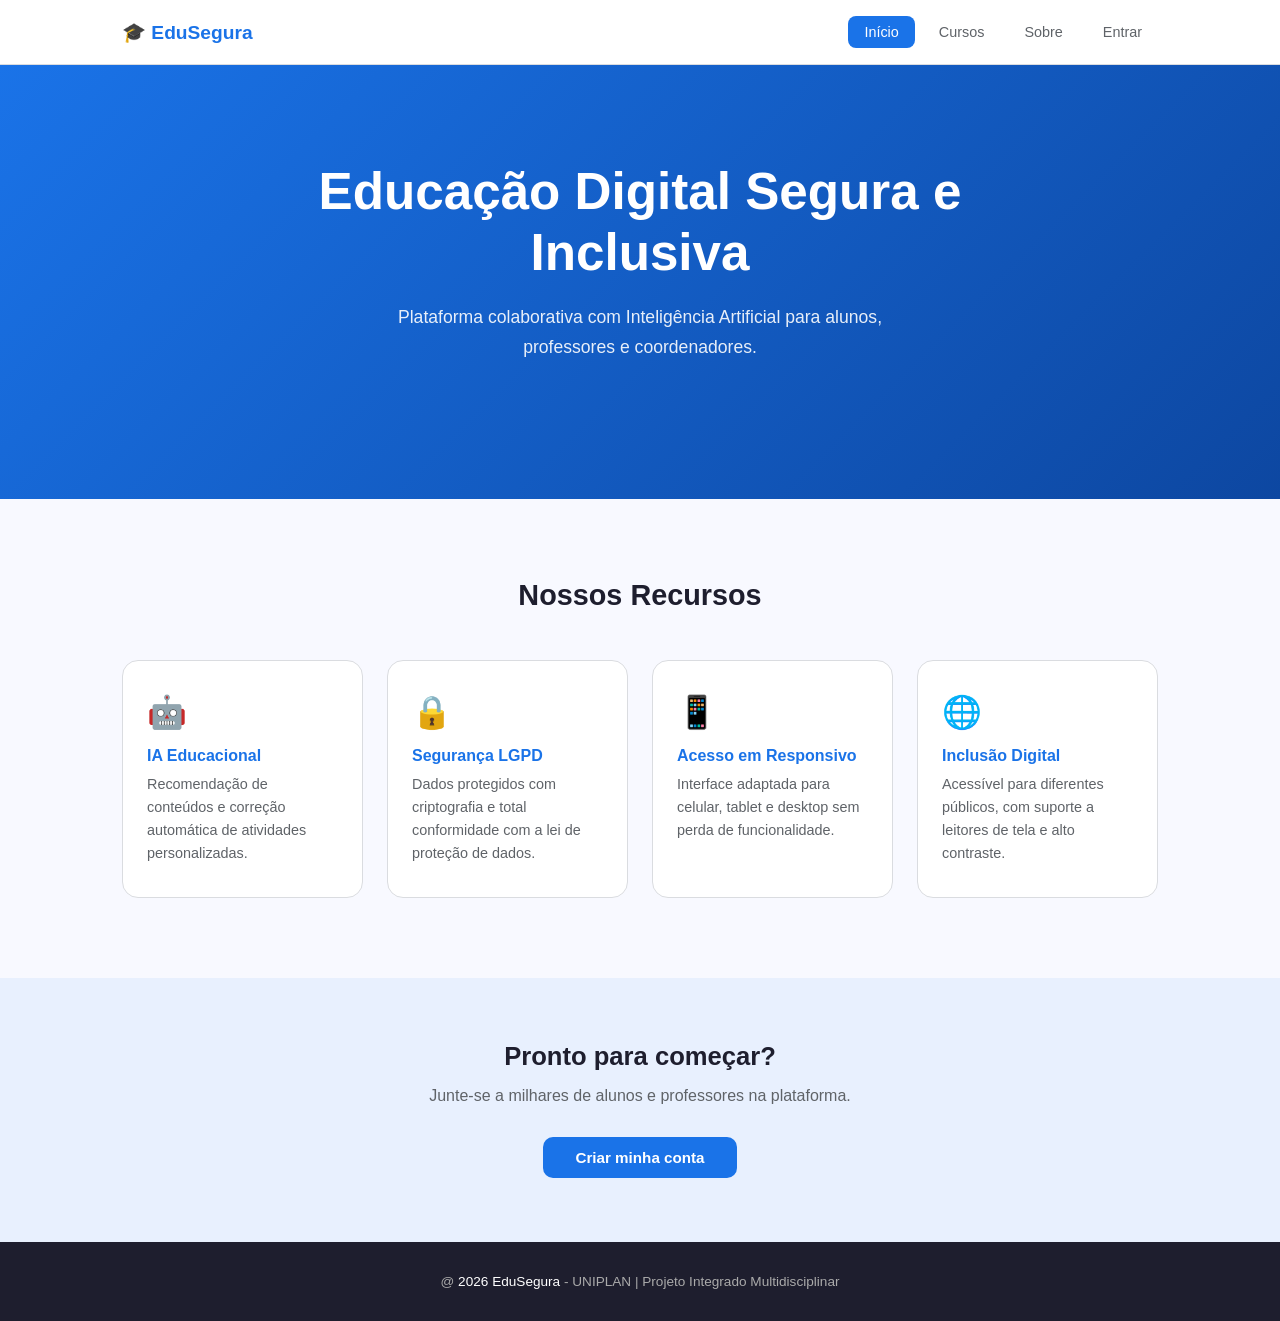
==== index.html @ 351afd99 "first commit" ====
<!DOCTYPE html>
<html lang="pt-br">
<head>
    <meta charset="UTF-8">
    <meta name="viewport" content="width=device-width, initial-scale=1.0">
    <link rel="stylesheet" href="css/index.css">
    <link rel="stylesheet" href="css/main.css">
    <title>EduSegura - Plataforma de Educação Digital</title>
</head>
<body>
    <header>
        <nav>
            <div class="logo">🎓 EduSegura</div>

            <ul>
                <li>
                    <a href="index.html" class="ativo">Início</a>
                </li>

                <li>
                    <a href="pages/cursos.html">Cursos</a>
                </li>

                <li>
                    <a href="pages/sobre.html">Sobre</a>
                </li>

                <li>
                    <a href="pages/login.html">Entrar</a>
                </li>
            </ul>
        </nav>
    </header>

    <main>
        <section class="hero">
            <h1>Educação Digital Segura e Inclusiva</h1>

            <p>Plataforma colaborativa com Inteligência Artificial para alunos, professores e coordenadores.</p>

        </section>

        <section class="recursos">
            <h2>Nossos Recursos</h2>

            <div class="grid-cards">
                <div class="card">
                    <div class="icon" aria-hidden="true">🤖</div>

                    <h3>IA Educacional</h3>
                    <p>Recomendação de conteúdos e correção automática de atividades personalizadas.</p>
                </div>

                <div class="card">
                    <div class="icon" aria-hidden="true">🔒</div>

                    <h3>Segurança LGPD</h3>
                    <p>Dados protegidos com criptografia e total conformidade com a lei de proteção de dados.</p>
                </div>

                <div class="card">
                    <div class="icon" aria-hidden="true">📱</div>

                    <h3>Acesso em Responsivo</h3>
                    <p>Interface adaptada para celular, tablet e desktop sem perda de funcionalidade.</p>
                </div>

                <div class="card">
                    <div class="icon">🌐</div>

                    <h3>Inclusão Digital</h3>
                    <p>Acessível para diferentes públicos, com suporte a leitores de tela e alto contraste.</p>
                </div>

            </div>
        </section>

        <section class="cta">
            <h2>Pronto para começar?</h2>

            <p>Junte-se a milhares de alunos e professores na plataforma.</p>
            <a href="/pages/cadastro.html" class="btn btn-primary">Criar minha conta</a>
        </section>
    </main>

    <footer>
        <p>
            @ <span id="ano"></span>
            <span>EduSegura</span>
            - UNIPLAN | Projeto Integrado Multidisciplinar
        </p>
    </footer>

    <script>
        document.getElementById('ano').textContent = new Date().getFullYear();
    </script>
</body>
</html>
---- css/index.css ----
footer {
    text-align: center;
}

@import url('https://fonts.googleapis.com/css2?family=Sora:wght@400;600;700&family=Inter:wght@400;500&display=swap');

*,
*::before,
*::after {
    margin: 0;
    padding: 0;
    box-sizing: border-box;
}

:root {
    --azul: #1a73e8;
    --azul-esc: #0d47a1;
    --azul-clr: #e8f0fe;
    --texto: #1e1e2e;
    --muted: #5f6368;
    --borda: #dadce0;
    --branco: #ffffff;
    --fundo: #f8f9ff;
}

body {
    font-family: 'Inter', sans-serif;
    color: var(--texto);
    background: var(--fundo);
    min-height: 100vh;
}

/* ── NAV ── */
header {
    background: var(--branco);
    border-bottom: 1px solid var(--borda);
    position: sticky;
    top: 0;
    z-index: 100;
}

nav {
    max-width: 1100px;
    margin: 0 auto;
    padding: 0 2rem;
    height: 64px;
    display: flex;
    align-items: center;
    justify-content: space-between;
}

.logo {
    font-family: 'Sora', sans-serif;
    font-weight: 700;
    font-size: 1.2rem;
    color: var(--azul);
    text-decoration: none;
    display: flex;
    align-items: center;
    gap: 0.5rem;
}

nav ul {
    list-style: none;
    display: flex;
    align-items: center;
    gap: 0.5rem;
}

nav ul li a {
    text-decoration: none;
    color: var(--muted);
    font-size: 0.9rem;
    font-weight: 500;
    padding: 0.5rem 1rem;
    border-radius: 8px;
    transition: background 0.2s, color 0.2s;
}

nav ul li a:hover {
    background: var(--azul-clr);
    color: var(--azul);
}

nav ul li a.ativo {
    background: var(--azul);
    color: var(--branco);
}

/* ── FOOTER ── */
footer {
    background: var(--texto);
    color: #aaa;
    text-align: center;
    padding: 2rem;
    font-size: 0.85rem;
    margin-top: auto;
}

footer span {
    color: var(--branco);
}

/* ── BOTÕES ── */
.btn {
    display: inline-block;
    padding: 0.75rem 2rem;
    border-radius: 10px;
    font-weight: 600;
    font-size: 0.95rem;
    cursor: pointer;
    border: none;
    transition: transform 0.15s, box-shadow 0.15s;
    text-decoration: none;
}

.btn:hover {
    transform: translateY(-2px);
    box-shadow: 0 6px 20px rgba(26, 115, 232, 0.25);
}

.btn-primary {
    background: var(--azul);
    color: var(--branco);
}

.btn-outline {
    background: transparent;
    color: var(--azul);
    border: 2px solid var(--azul);
}

/* ── CARDS ── */
.card {
    background: var(--branco);
    border: 1px solid var(--borda);
    border-radius: 16px;
    padding: 2rem 1.5rem;
    transition: transform 0.2s, box-shadow 0.2s;
}

.card:hover {
    transform: translateY(-4px);
    box-shadow: 0 12px 32px rgba(0, 0, 0, 0.08);
}

/* ── FORMULÁRIOS ── */
.form-group {
    display: flex;
    flex-direction: column;
    gap: 0.4rem;
}

.form-group label {
    font-size: 0.85rem;
    font-weight: 500;
    color: var(--muted);
}

.form-group input {
    padding: 0.8rem 1rem;
    border: 1.5px solid var(--borda);
    border-radius: 10px;
    font-size: 0.95rem;
    font-family: inherit;
    transition: border-color 0.2s, box-shadow 0.2s;
    background: var(--branco);
}

.form-group input:focus {
    outline: none;
    border-color: var(--azul);
    box-shadow: 0 0 0 3px rgba(26, 115, 232, 0.12);
}

@media (max-width: 600px) {
    nav {
        padding: 0 1rem;
    }

    nav ul {
        gap: 0;
    }

    nav ul li a {
        padding: 0.4rem 0.6rem;
        font-size: 0.82rem;
    }
}
---- css/main.css ----
.hero {
    background: linear-gradient(135deg, var(--azul) 0%, var(--azul-esc) 100%);
    color: var(--branco);
    padding: 6rem 2rem;
    text-align: center;
}

.hero h1 {
    font-family: 'Sora', sans-serif;
    font-size: clamp(2rem, 5vw, 3.2rem);
    font-weight: 700;
    max-width: 700px;
    margin: 0 auto 1.2rem;
    line-height: 1.2;
}

.hero p {
    font-size: 1.1rem;
    opacity: 0.9;
    max-width: 520px;
    margin: 0 auto 2.5rem;
    line-height: 1.7;
}

.hero-btns {
    display: flex;
    gap: 1rem;
    justify-content: center;
    flex-wrap: wrap;
}

.btn-branco {
    background: var(--branco);
    color: var(--azul);
}

/* ── RECURSOS ── */
.recursos {
    max-width: 1100px;
    margin: 0 auto;
    padding: 5rem 2rem;
}

.recursos h2 {
    font-family: 'Sora', sans-serif;
    font-size: 1.8rem;
    text-align: center;
    margin-bottom: 3rem;
}

.grid-cards {
    display: grid;
    grid-template-columns: repeat(auto-fit, minmax(230px, 1fr));
    gap: 1.5rem;
}

.icon {
    font-size: 2rem;
    margin-bottom: 1rem;
}

.card h3 {
    font-family: 'Sora', sans-serif;
    font-size: 1rem;
    margin-bottom: 0.5rem;
    color: var(--azul);
}

.card p {
    font-size: 0.9rem;
    color: var(--muted);
    line-height: 1.6;
}

/* ── CTA ── */
.cta {
    background: var(--azul-clr);
    text-align: center;
    padding: 4rem 2rem;
}

.cta h2 {
    font-family: 'Sora', sans-serif;
    font-size: 1.6rem;
    margin-bottom: 1rem;
}

.cta p {
    color: var(--muted);
    margin-bottom: 2rem;
}
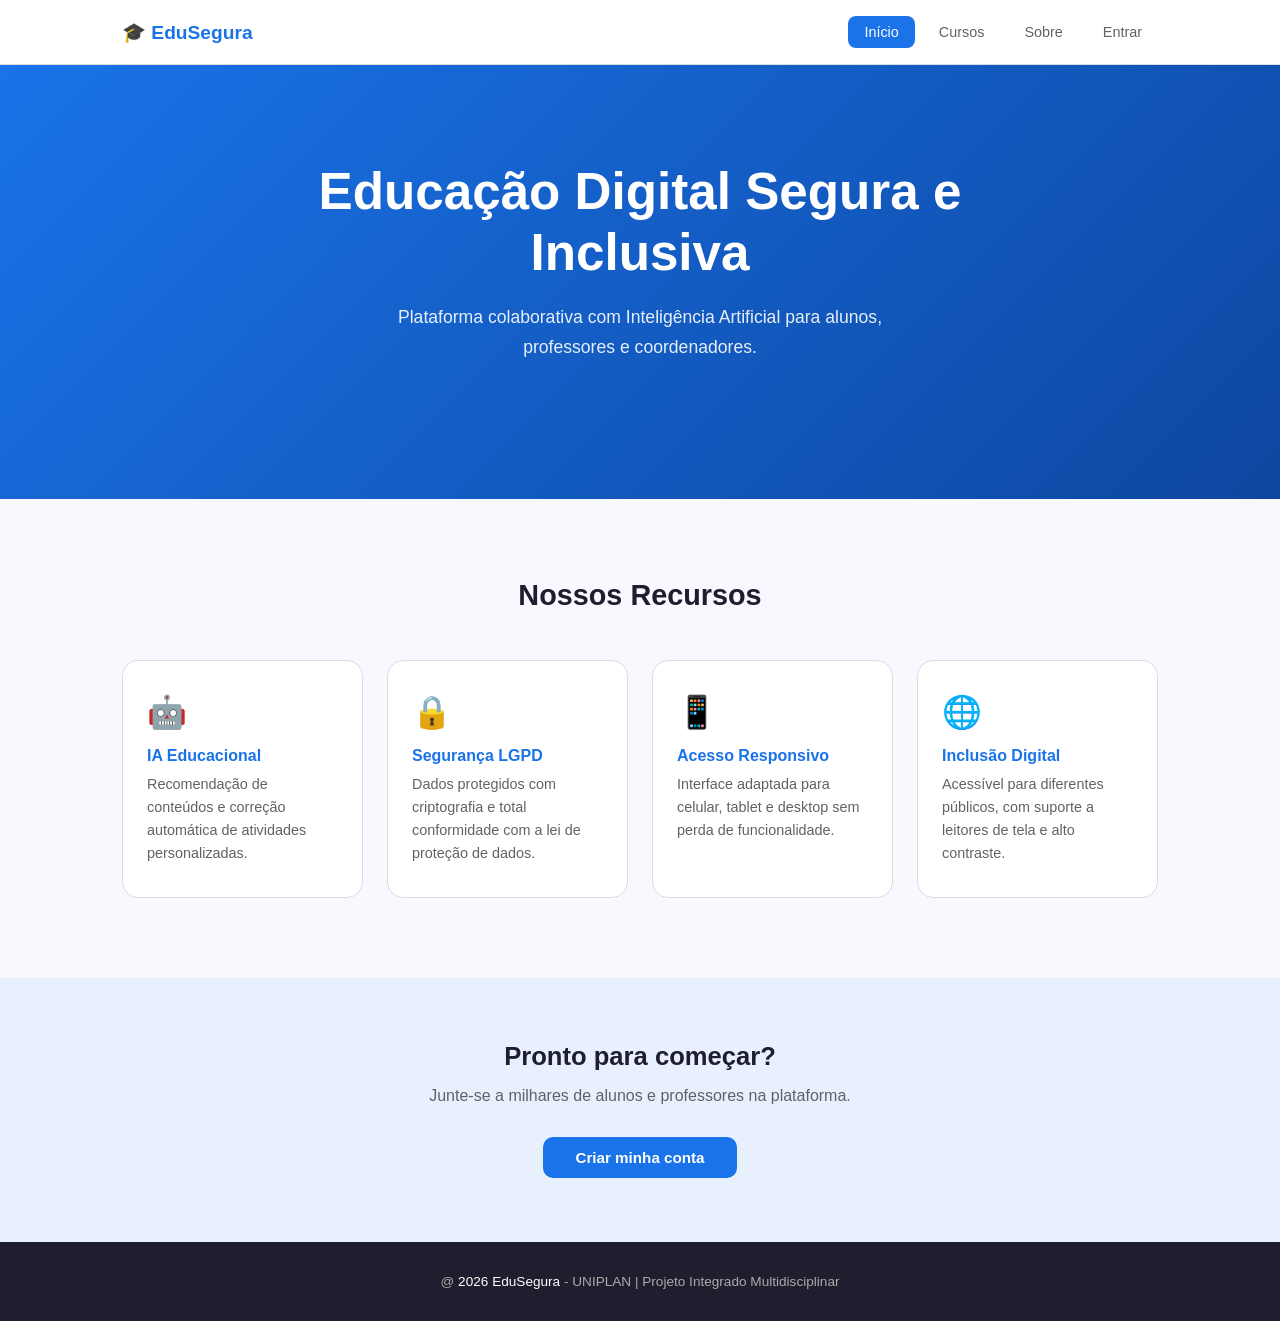
==== commit 6bc32d2a: "Atualizando 'Acesso 'Em' Responsivo' para 'Acesso Responsivo' apenas" ====
--- a/index.html
+++ b/index.html
@@ -61,7 +61,7 @@
                 <div class="card">
                     <div class="icon" aria-hidden="true">📱</div>
 
-                    <h3>Acesso em Responsivo</h3>
+                    <h3>Acesso Responsivo</h3>
                     <p>Interface adaptada para celular, tablet e desktop sem perda de funcionalidade.</p>
                 </div>
 
@@ -79,7 +79,7 @@
             <h2>Pronto para começar?</h2>
 
             <p>Junte-se a milhares de alunos e professores na plataforma.</p>
-            <a href="/pages/cadastro.html" class="btn btn-primary">Criar minha conta</a>
+            <a href="pages/cadastro.html" class="btn btn-primary">Criar minha conta</a>
         </section>
     </main>
 
